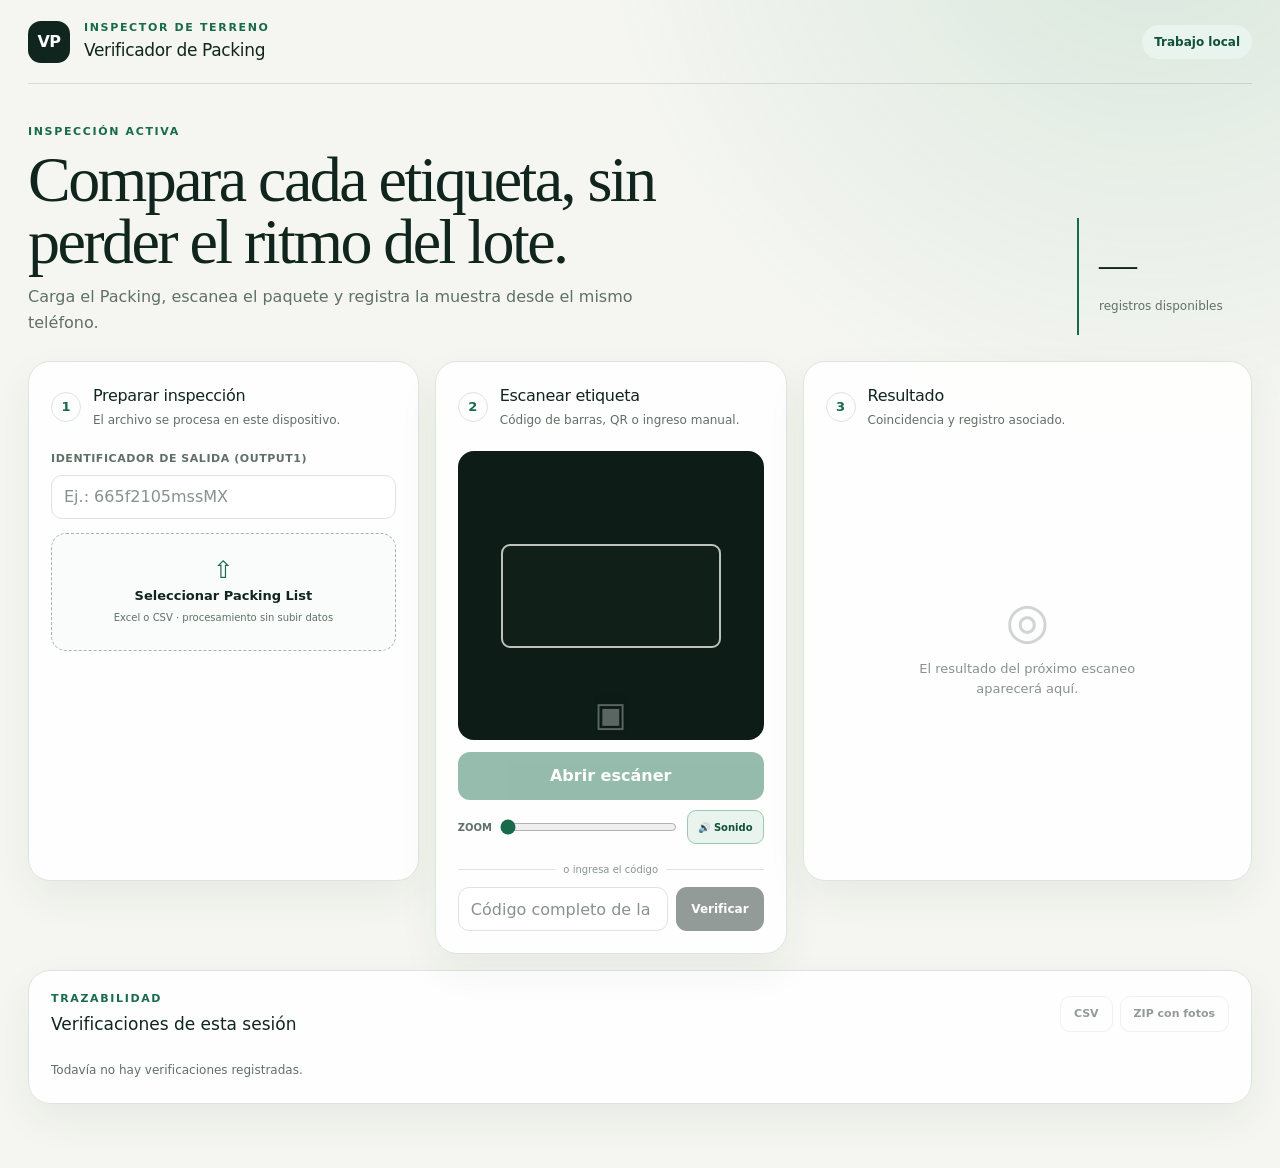
==== index.html @ 5f3ebde0 "Add files via upload Primera versión pública de Verificador de Packing v1.1" ====
<!doctype html>
<html lang="es">
  <head>
    <meta charset="UTF-8" />
    <meta name="viewport" content="width=device-width, initial-scale=1, viewport-fit=cover" />
    <meta name="theme-color" content="#176b4a" />
    <meta name="description" content="Verificación local de etiquetas contra Packing List." />
    <link rel="manifest" href="./assets/manifest-DO8d_6AQ.webmanifest" />
    <link rel="icon" href="./assets/icon-s2UxLWJE.svg" />
    <title>Verificador de Packing</title>
    <script type="module" crossorigin src="./assets/index-D28fhWWn.js"></script>
    <link rel="stylesheet" crossorigin href="./assets/index-sSk_3T-v.css">
  </head>
  <body>
    <div id="root"></div>
  </body>
</html>
---- assets/index-sSk_3T-v.css ----
/*! tailwindcss v4.2.1 | MIT License | https://tailwindcss.com */
@layer properties{@supports (((-webkit-hyphens:none)) and (not (margin-trim:inline))) or ((-moz-orient:inline) and (not (color:rgb(from red r g b)))){*,:before,:after,::backdrop{--tw-rotate-x:initial;--tw-rotate-y:initial;--tw-rotate-z:initial;--tw-skew-x:initial;--tw-skew-y:initial;--tw-border-style:solid;--tw-shadow:0 0 #0000;--tw-shadow-color:initial;--tw-shadow-alpha:100%;--tw-inset-shadow:0 0 #0000;--tw-inset-shadow-color:initial;--tw-inset-shadow-alpha:100%;--tw-ring-color:initial;--tw-ring-shadow:0 0 #0000;--tw-inset-ring-color:initial;--tw-inset-ring-shadow:0 0 #0000;--tw-ring-inset:initial;--tw-ring-offset-width:0px;--tw-ring-offset-color:#fff;--tw-ring-offset-shadow:0 0 #0000;--tw-outline-style:solid;--tw-blur:initial;--tw-brightness:initial;--tw-contrast:initial;--tw-grayscale:initial;--tw-hue-rotate:initial;--tw-invert:initial;--tw-opacity:initial;--tw-saturate:initial;--tw-sepia:initial;--tw-drop-shadow:initial;--tw-drop-shadow-color:initial;--tw-drop-shadow-alpha:100%;--tw-drop-shadow-size:initial}}}@layer theme{:root,:host{--font-sans:ui-sans-serif, system-ui, sans-serif, "Apple Color Emoji", "Segoe UI Emoji", "Segoe UI Symbol", "Noto Color Emoji";--font-mono:ui-monospace, SFMono-Regular, Menlo, Monaco, Consolas, "Liberation Mono", "Courier New", monospace;--spacing:.25rem;--default-font-family:var(--font-sans);--default-mono-font-family:var(--font-mono)}}@layer base{*,:after,:before,::backdrop{box-sizing:border-box;border:0 solid;margin:0;padding:0}::file-selector-button{box-sizing:border-box;border:0 solid;margin:0;padding:0}html,:host{-webkit-text-size-adjust:100%;tab-size:4;line-height:1.5;font-family:var(--default-font-family,ui-sans-serif, system-ui, sans-serif, "Apple Color Emoji", "Segoe UI Emoji", "Segoe UI Symbol", "Noto Color Emoji");font-feature-settings:var(--default-font-feature-settings,normal);font-variation-settings:var(--default-font-variation-settings,normal);-webkit-tap-highlight-color:transparent}hr{height:0;color:inherit;border-top-width:1px}abbr:where([title]){-webkit-text-decoration:underline dotted;text-decoration:underline dotted}h1,h2,h3,h4,h5,h6{font-size:inherit;font-weight:inherit}a{color:inherit;-webkit-text-decoration:inherit;-webkit-text-decoration:inherit;-webkit-text-decoration:inherit;-webkit-text-decoration:inherit;text-decoration:inherit}b,strong{font-weight:bolder}code,kbd,samp,pre{font-family:var(--default-mono-font-family,ui-monospace, SFMono-Regular, Menlo, Monaco, Consolas, "Liberation Mono", "Courier New", monospace);font-feature-settings:var(--default-mono-font-feature-settings,normal);font-variation-settings:var(--default-mono-font-variation-settings,normal);font-size:1em}small{font-size:80%}sub,sup{vertical-align:baseline;font-size:75%;line-height:0;position:relative}sub{bottom:-.25em}sup{top:-.5em}table{text-indent:0;border-color:inherit;border-collapse:collapse}:-moz-focusring{outline:auto}progress{vertical-align:baseline}summary{display:list-item}ol,ul,menu{list-style:none}img,svg,video,canvas,audio,iframe,embed,object{vertical-align:middle;display:block}img,video{max-width:100%;height:auto}button,input,select,optgroup,textarea{font:inherit;font-feature-settings:inherit;font-variation-settings:inherit;letter-spacing:inherit;color:inherit;opacity:1;background-color:#0000;border-radius:0}::file-selector-button{font:inherit;font-feature-settings:inherit;font-variation-settings:inherit;letter-spacing:inherit;color:inherit;opacity:1;background-color:#0000;border-radius:0}:where(select:is([multiple],[size])) optgroup{font-weight:bolder}:where(select:is([multiple],[size])) optgroup option{padding-inline-start:20px}::file-selector-button{margin-inline-end:4px}::placeholder{opacity:1}@supports (not ((-webkit-appearance:-apple-pay-button))) or (contain-intrinsic-size:1px){::placeholder{color:currentColor}@supports (color:color-mix(in lab, red, red)){::placeholder{color:color-mix(in oklab, currentcolor 50%, transparent)}}}textarea{resize:vertical}::-webkit-search-decoration{-webkit-appearance:none}::-webkit-date-and-time-value{min-height:1lh;text-align:inherit}::-webkit-datetime-edit{display:inline-flex}::-webkit-datetime-edit-fields-wrapper{padding:0}::-webkit-datetime-edit{padding-block:0}::-webkit-datetime-edit-year-field{padding-block:0}::-webkit-datetime-edit-month-field{padding-block:0}::-webkit-datetime-edit-day-field{padding-block:0}::-webkit-datetime-edit-hour-field{padding-block:0}::-webkit-datetime-edit-minute-field{padding-block:0}::-webkit-datetime-edit-second-field{padding-block:0}::-webkit-datetime-edit-millisecond-field{padding-block:0}::-webkit-datetime-edit-meridiem-field{padding-block:0}::-webkit-calendar-picker-indicator{line-height:1}:-moz-ui-invalid{box-shadow:none}button,input:where([type=button],[type=reset],[type=submit]){appearance:button}::file-selector-button{appearance:button}::-webkit-inner-spin-button{height:auto}::-webkit-outer-spin-button{height:auto}[hidden]:where(:not([hidden=until-found])){display:none!important}}@layer components;@layer utilities{.visible{visibility:visible}.fixed{position:fixed}.relative{position:relative}.start{inset-inline-start:var(--spacing)}.start\!{inset-inline-start:var(--spacing)!important}.end{inset-inline-end:var(--spacing)}.m-1{margin:calc(var(--spacing) * 1)}.block{display:block}.contents{display:contents}.flex{display:flex}.grid{display:grid}.hidden{display:none}.table{display:table}.table-cell{display:table-cell}.table-column{display:table-column}.table-column-group{display:table-column-group}.table-row{display:table-row}.table-row-group{display:table-row-group}.grow{flex-grow:1}.transform{transform:var(--tw-rotate-x,) var(--tw-rotate-y,) var(--tw-rotate-z,) var(--tw-skew-x,) var(--tw-skew-y,)}.resize{resize:both}.border{border-style:var(--tw-border-style);border-width:1px}.italic{font-style:italic}.underline{text-decoration-line:underline}.antialiased{-webkit-font-smoothing:antialiased;-moz-osx-font-smoothing:grayscale}.shadow{--tw-shadow:0 1px 3px 0 var(--tw-shadow-color,#0000001a), 0 1px 2px -1px var(--tw-shadow-color,#0000001a);box-shadow:var(--tw-inset-shadow), var(--tw-inset-ring-shadow), var(--tw-ring-offset-shadow), var(--tw-ring-shadow), var(--tw-shadow)}.\!outline{outline-style:var(--tw-outline-style)!important;outline-width:1px!important}.outline{outline-style:var(--tw-outline-style);outline-width:1px}.blur{--tw-blur:blur(8px);filter:var(--tw-blur,) var(--tw-brightness,) var(--tw-contrast,) var(--tw-grayscale,) var(--tw-hue-rotate,) var(--tw-invert,) var(--tw-saturate,) var(--tw-sepia,) var(--tw-drop-shadow,)}.invert{--tw-invert:invert(100%);filter:var(--tw-blur,) var(--tw-brightness,) var(--tw-contrast,) var(--tw-grayscale,) var(--tw-hue-rotate,) var(--tw-invert,) var(--tw-saturate,) var(--tw-sepia,) var(--tw-drop-shadow,)}.filter{filter:var(--tw-blur,) var(--tw-brightness,) var(--tw-contrast,) var(--tw-grayscale,) var(--tw-hue-rotate,) var(--tw-invert,) var(--tw-saturate,) var(--tw-sepia,) var(--tw-drop-shadow,)}}:root{--ink:#10251d;--muted:#607068;--line:#dce5df;--cream:#f5f6f1;--green:#176b4a;--green-dark:#0f5139;--mint:#e8f4ed;--amber:#c97912;--red:#b9453b}*{box-sizing:border-box}body{background:var(--cream);color:var(--ink);margin:0;font-family:Inter,ui-sans-serif,system-ui,-apple-system,BlinkMacSystemFont,Segoe UI,sans-serif}button,input,select{font:inherit}button{cursor:pointer}button:disabled{cursor:not-allowed;opacity:.45}.app-shell{background:radial-gradient(circle at 90% -10%, #23855b24, transparent 32%), var(--cream);min-height:100vh;padding:0 28px 64px}.topbar{border-bottom:1px solid #10251d1f;align-items:center;gap:14px;max-width:1320px;min-height:84px;margin:auto;display:flex}.brand-mark{background:var(--ink);color:#fff;letter-spacing:-.04em;border-radius:13px;place-items:center;width:42px;height:42px;font-weight:800;display:grid}.topbar h1{letter-spacing:-.02em;margin:1px 0 0;font-size:17px}.eyebrow{color:var(--green);letter-spacing:.15em;text-transform:uppercase;margin:0;font-size:11px;font-weight:800}.offline-pill{background:var(--mint);color:var(--green-dark);border-radius:999px;margin-left:auto;padding:8px 12px;font-size:12px;font-weight:700}.hero{justify-content:space-between;align-items:end;gap:28px;max-width:1320px;margin:40px auto 26px;display:flex}.hero h2{letter-spacing:-.04em;max-width:760px;margin:8px 0 10px;font-family:Georgia,Times New Roman,serif;font-size:clamp(36px,5vw,64px);font-weight:500;line-height:.98}.hero p:last-child{max-width:650px;color:var(--muted);margin:0;font-size:16px;line-height:1.6}.hero-count{border-left:2px solid var(--green);min-width:175px;padding:18px 20px}.hero-count strong{font-family:Georgia,serif;font-size:38px;font-weight:500;display:block}.hero-count span{color:var(--muted);font-size:12px}.workspace{grid-template-columns:1fr .9fr 1.15fr;align-items:start;gap:16px;max-width:1320px;margin:auto;display:grid}.panel{border:1px solid var(--line);background:#ffffffe6;border-radius:22px;box-shadow:0 16px 40px #152f240f}.setup-panel,.scan-panel,.result-panel{min-height:520px;padding:22px}.panel-title{align-items:center;gap:12px;margin-bottom:22px;display:flex}.panel-title>span{border:1px solid var(--line);width:30px;height:30px;color:var(--green);border-radius:50%;flex:none;place-items:center;font-size:13px;font-weight:800;display:grid}.panel-title h3{letter-spacing:-.02em;margin:0;font-size:16px}.panel-title p{color:var(--muted);margin:3px 0 0;font-size:12px}.field{gap:7px;margin-bottom:14px;display:grid}.field span{color:var(--muted);letter-spacing:.05em;text-transform:uppercase;font-size:11px;font-weight:800}.field input,.field select,.manual-search input{border:1px solid var(--line);width:100%;height:44px;color:var(--ink);background:#fff;border-radius:11px;outline:none;padding:0 12px}.field input:focus,.field select:focus,.manual-search input:focus{border-color:var(--green);box-shadow:0 0 0 3px #176b4a1a}.column-preview{color:var(--muted);text-transform:none;letter-spacing:0;margin-top:-2px;font-size:10px;line-height:1.4}.upload-card{text-align:center;cursor:pointer;background:#f9fcfa;border:1px dashed #9fb9aa;border-radius:15px;flex-direction:column;justify-content:center;align-items:center;gap:4px;min-height:118px;margin:4px 0 16px;padding:18px;display:flex}.upload-card input,.hidden-input{display:none}.upload-card strong{text-overflow:ellipsis;white-space:nowrap;max-width:100%;font-size:13px;overflow:hidden}.upload-card small{color:var(--muted);font-size:10px}.upload-icon{color:var(--green);font-size:24px;line-height:1}.config-grid{grid-template-columns:1fr 1fr;gap:0 10px;display:grid}.config-grid .full{grid-column:1/-1}.ready-note{background:var(--mint);color:var(--green-dark);border-radius:12px;align-items:center;gap:10px;padding:11px;display:flex}.ready-note>span{background:var(--green);color:#fff;border-radius:50%;place-items:center;width:24px;height:24px;display:grid}.ready-note strong,.ready-note small{font-size:11px;display:block}.ready-note small{opacity:.72;margin-top:2px}.camera-frame{color:#fff;background:#102019;border-radius:16px;place-items:center;min-height:238px;display:grid;position:relative;overflow:hidden}.camera-frame:after{content:"";border:2px solid #ffffffb8;border-radius:9px;width:72%;height:36%;position:absolute;box-shadow:0 0 0 999px #050f0a2e}.camera-frame video{object-fit:cover;width:100%;height:238px}.camera-placeholder{opacity:.4;font-size:34px}.camera-frame p{z-index:2;background:#00000080;border-radius:20px;margin:0;padding:6px 10px;font-size:10px;position:absolute;bottom:10px}.primary-button,.photo-button{background:var(--green);color:#fff;border:0;border-radius:12px;width:100%;height:48px;margin-top:12px;font-weight:800}.primary-button:hover,.photo-button:hover{background:var(--green-dark)}.scan-controls{grid-template-columns:1fr auto;align-items:center;gap:10px;margin-top:10px;display:grid}.scan-controls label{color:var(--muted);text-transform:uppercase;grid-template-columns:auto 1fr;align-items:center;gap:8px;font-size:10px;font-weight:800;display:grid}.scan-controls input{width:100%;accent-color:var(--green)}.toggle{border:1px solid var(--line);height:34px;color:var(--muted);background:#fff;border-radius:9px;padding:0 10px;font-size:10px;font-weight:800}.toggle.active{background:var(--mint);color:var(--green-dark);border-color:#9fc7b2}.separator{color:#89958f;align-items:center;gap:8px;margin:18px 0 10px;font-size:10px;display:flex}.separator:before,.separator:after{content:"";background:var(--line);flex:1;height:1px}.manual-search{grid-template-columns:1fr auto;gap:8px;display:grid}.manual-search button{background:var(--ink);color:#fff;border:0;border-radius:11px;padding:0 15px;font-size:12px;font-weight:700}.result-panel{transition:border-color .2s,background .2s}.result-panel.found{border-color:#8fc5a8}.result-panel.missing{border-color:#df9b94}.result-panel.duplicate{border-color:#e2ba76}.empty-result{color:#87938d;text-align:center;align-content:center;justify-items:center;min-height:380px;display:grid}.empty-result span{opacity:.38;font-size:50px}.empty-result p{max-width:220px;font-size:13px;line-height:1.5}.result-banner{background:var(--mint);color:var(--green-dark);border-radius:13px;align-items:center;gap:11px;padding:13px;display:flex}.missing .result-banner{color:var(--red);background:#faeae8}.duplicate .result-banner{color:#8b570c;background:#fff3dc}.result-banner>span{color:#fff;background:currentColor;border-radius:50%;place-items:center;width:32px;height:32px;font-weight:900;display:grid}.result-banner strong,.result-banner small{display:block}.result-banner strong{font-size:13px}.result-banner small{opacity:.75;margin-top:2px;font-size:10px}.output-line{border:1px solid var(--line);background:#fbfcfb;border-radius:12px;flex-wrap:wrap;gap:7px;margin:14px 0;padding:11px 12px;font:12px ui-monospace,SFMono-Regular,Menlo,monospace;display:flex}.output-line strong{color:var(--green)}.record-grid{border-top:1px solid var(--line);grid-template-columns:1fr 1fr;max-height:260px;margin:0;display:grid;overflow:auto}.record-grid div{border-bottom:1px solid var(--line);min-width:0;padding:10px 8px}.record-grid dt{color:var(--muted);letter-spacing:.05em;text-transform:uppercase;font-size:9px;font-weight:800}.record-grid dd{overflow-wrap:anywhere;margin:3px 0 0;font-size:12px;font-weight:700}.photo-button{background:var(--ink)}.photo-gallery{grid-template-columns:repeat(2,minmax(0,1fr));gap:8px;margin-top:10px;display:grid}.photo-gallery figure{border:1px solid var(--line);background:#fff;border-radius:11px;margin:0;overflow:hidden}.photo-gallery img{aspect-ratio:4/3;object-fit:cover;width:100%;display:block}.photo-gallery figcaption{gap:5px;padding:6px;display:grid}.photo-gallery figcaption span{color:var(--muted);text-overflow:ellipsis;white-space:nowrap;font-size:8px;overflow:hidden}.photo-gallery figcaption button{color:var(--red);text-align:left;background:0 0;border:0;padding:3px;font-size:9px;font-weight:800}.history-panel{max-width:1320px;margin:16px auto 0;padding:20px 22px}.history-heading{justify-content:space-between;align-items:center;gap:16px;display:flex}.history-heading h3{margin:4px 0 0;font-size:17px}.history-heading button{border:1px solid var(--line);color:var(--ink);background:#fff;border-radius:10px;padding:9px 13px;font-size:11px;font-weight:800}.history-actions{gap:7px;display:flex}.history-empty{color:var(--muted);margin:24px 0 4px;font-size:12px}.history-list{gap:6px;margin-top:14px;display:grid}.history-list button{border:0;border-bottom:1px solid var(--line);text-align:left;background:0 0;grid-template-columns:12px 1fr 2fr auto;align-items:center;gap:10px;width:100%;padding:10px 4px;display:grid}.history-list small,.history-list time{color:var(--muted);font-size:10px}.dot{background:var(--green);border-radius:50%;width:8px;height:8px}.dot.missing{background:var(--red)}.dot.duplicate{background:var(--amber)}@media (width<=980px){.workspace{grid-template-columns:1fr 1fr}.result-panel{grid-column:1/-1;min-height:auto}}@media (width<=660px){.app-shell{padding:0 14px 40px}.topbar{min-height:70px}.brand-mark{width:38px;height:38px}.offline-pill{background:var(--green);width:9px;height:9px;padding:0;font-size:0}.hero{align-items:start;margin:28px auto 18px}.hero h2{font-size:38px}.hero-count{display:none}.workspace{grid-template-columns:1fr}.setup-panel,.scan-panel,.result-panel{min-height:auto;padding:18px}.result-panel{grid-column:auto}.camera-frame,.camera-frame video{height:280px}.record-grid{grid-template-columns:1fr 1fr;max-height:none}.history-list button{grid-template-columns:12px 1fr auto}.history-list small{display:none}}@property --tw-rotate-x{syntax:"*";inherits:false}@property --tw-rotate-y{syntax:"*";inherits:false}@property --tw-rotate-z{syntax:"*";inherits:false}@property --tw-skew-x{syntax:"*";inherits:false}@property --tw-skew-y{syntax:"*";inherits:false}@property --tw-border-style{syntax:"*";inherits:false;initial-value:solid}@property --tw-shadow{syntax:"*";inherits:false;initial-value:0 0 #0000}@property --tw-shadow-color{syntax:"*";inherits:false}@property --tw-shadow-alpha{syntax:"<percentage>";inherits:false;initial-value:100%}@property --tw-inset-shadow{syntax:"*";inherits:false;initial-value:0 0 #0000}@property --tw-inset-shadow-color{syntax:"*";inherits:false}@property --tw-inset-shadow-alpha{syntax:"<percentage>";inherits:false;initial-value:100%}@property --tw-ring-color{syntax:"*";inherits:false}@property --tw-ring-shadow{syntax:"*";inherits:false;initial-value:0 0 #0000}@property --tw-inset-ring-color{syntax:"*";inherits:false}@property --tw-inset-ring-shadow{syntax:"*";inherits:false;initial-value:0 0 #0000}@property --tw-ring-inset{syntax:"*";inherits:false}@property --tw-ring-offset-width{syntax:"<length>";inherits:false;initial-value:0}@property --tw-ring-offset-color{syntax:"*";inherits:false;initial-value:#fff}@property --tw-ring-offset-shadow{syntax:"*";inherits:false;initial-value:0 0 #0000}@property --tw-outline-style{syntax:"*";inherits:false;initial-value:solid}@property --tw-blur{syntax:"*";inherits:false}@property --tw-brightness{syntax:"*";inherits:false}@property --tw-contrast{syntax:"*";inherits:false}@property --tw-grayscale{syntax:"*";inherits:false}@property --tw-hue-rotate{syntax:"*";inherits:false}@property --tw-invert{syntax:"*";inherits:false}@property --tw-opacity{syntax:"*";inherits:false}@property --tw-saturate{syntax:"*";inherits:false}@property --tw-sepia{syntax:"*";inherits:false}@property --tw-drop-shadow{syntax:"*";inherits:false}@property --tw-drop-shadow-color{syntax:"*";inherits:false}@property --tw-drop-shadow-alpha{syntax:"<percentage>";inherits:false;initial-value:100%}@property --tw-drop-shadow-size{syntax:"*";inherits:false}
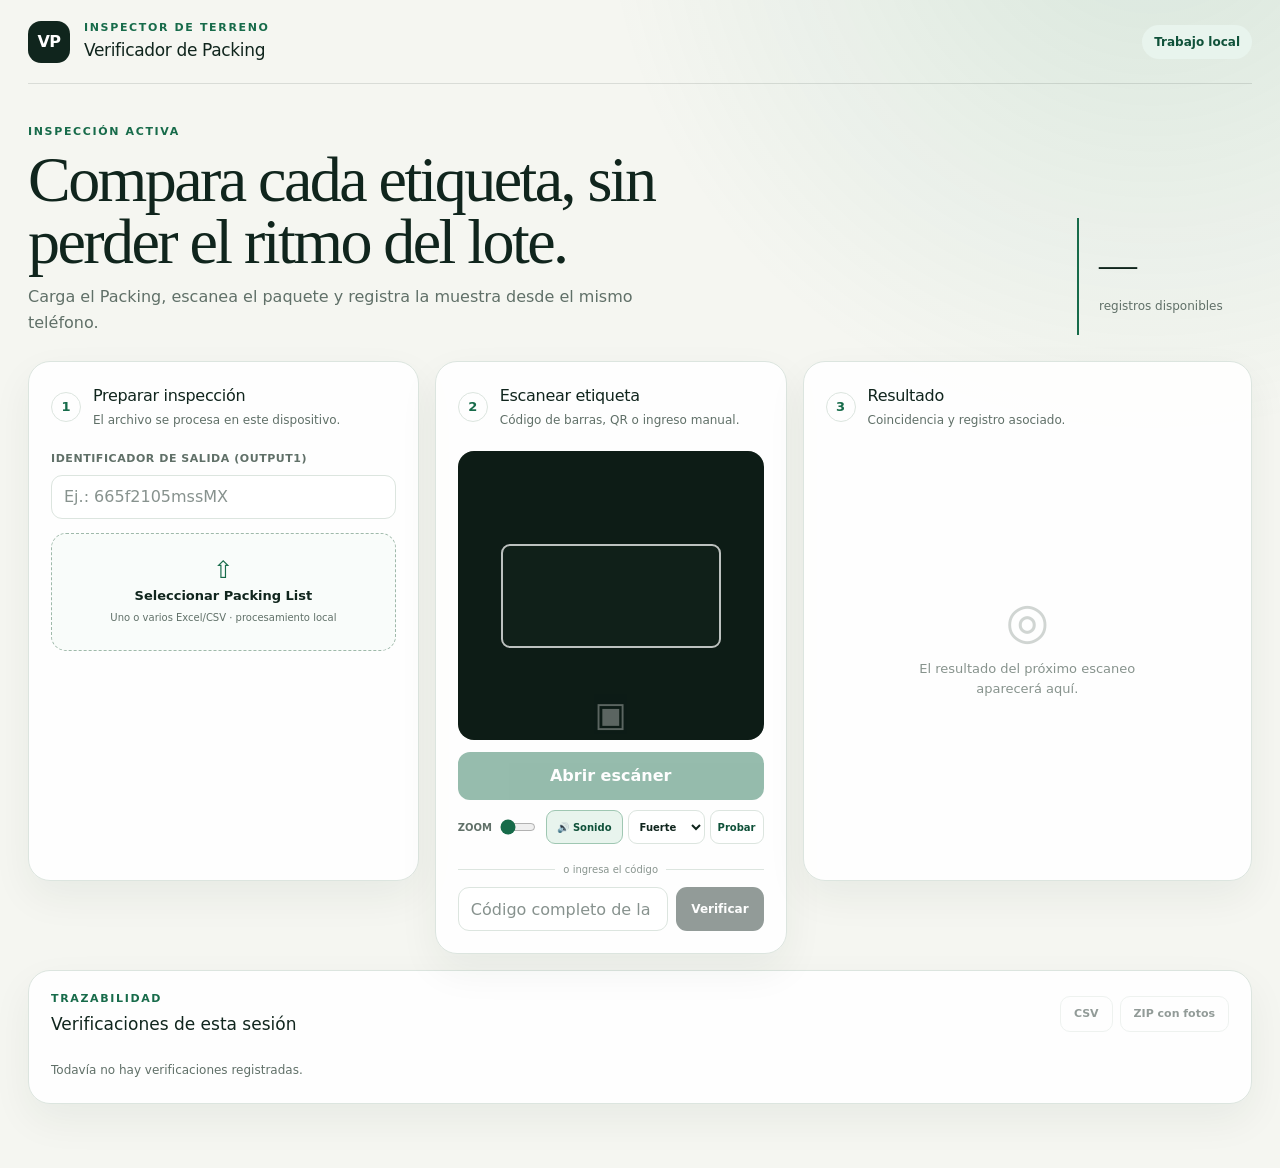
==== commit 860dd29e: "Add files via upload Actualización Verificador de Packing v1.2" ====
--- a/index.html
+++ b/index.html
@@ -8,8 +8,8 @@
     <link rel="manifest" href="./assets/manifest-DO8d_6AQ.webmanifest" />
     <link rel="icon" href="./assets/icon-s2UxLWJE.svg" />
     <title>Verificador de Packing</title>
-    <script type="module" crossorigin src="./assets/index-D28fhWWn.js"></script>
-    <link rel="stylesheet" crossorigin href="./assets/index-sSk_3T-v.css">
+    <script type="module" crossorigin src="./assets/index-BRPfYhin.js"></script>
+    <link rel="stylesheet" crossorigin href="./assets/index-DbUlJel7.css">
   </head>
   <body>
     <div id="root"></div>
--- a/assets/index-DbUlJel7.css
+++ b/assets/index-DbUlJel7.css
@@ -0,0 +1,2 @@
+/*! tailwindcss v4.2.1 | MIT License | https://tailwindcss.com */
+@layer theme{:root,:host{--font-sans:ui-sans-serif, system-ui, sans-serif, "Apple Color Emoji", "Segoe UI Emoji", "Segoe UI Symbol", "Noto Color Emoji";--font-mono:ui-monospace, SFMono-Regular, Menlo, Monaco, Consolas, "Liberation Mono", "Courier New", monospace;--default-font-family:var(--font-sans);--default-mono-font-family:var(--font-mono)}}@layer base{*,:after,:before,::backdrop{box-sizing:border-box;border:0 solid;margin:0;padding:0}::file-selector-button{box-sizing:border-box;border:0 solid;margin:0;padding:0}html,:host{-webkit-text-size-adjust:100%;tab-size:4;line-height:1.5;font-family:var(--default-font-family,ui-sans-serif, system-ui, sans-serif, "Apple Color Emoji", "Segoe UI Emoji", "Segoe UI Symbol", "Noto Color Emoji");font-feature-settings:var(--default-font-feature-settings,normal);font-variation-settings:var(--default-font-variation-settings,normal);-webkit-tap-highlight-color:transparent}hr{height:0;color:inherit;border-top-width:1px}abbr:where([title]){-webkit-text-decoration:underline dotted;text-decoration:underline dotted}h1,h2,h3,h4,h5,h6{font-size:inherit;font-weight:inherit}a{color:inherit;-webkit-text-decoration:inherit;-webkit-text-decoration:inherit;-webkit-text-decoration:inherit;-webkit-text-decoration:inherit;text-decoration:inherit}b,strong{font-weight:bolder}code,kbd,samp,pre{font-family:var(--default-mono-font-family,ui-monospace, SFMono-Regular, Menlo, Monaco, Consolas, "Liberation Mono", "Courier New", monospace);font-feature-settings:var(--default-mono-font-feature-settings,normal);font-variation-settings:var(--default-mono-font-variation-settings,normal);font-size:1em}small{font-size:80%}sub,sup{vertical-align:baseline;font-size:75%;line-height:0;position:relative}sub{bottom:-.25em}sup{top:-.5em}table{text-indent:0;border-color:inherit;border-collapse:collapse}:-moz-focusring{outline:auto}progress{vertical-align:baseline}summary{display:list-item}ol,ul,menu{list-style:none}img,svg,video,canvas,audio,iframe,embed,object{vertical-align:middle;display:block}img,video{max-width:100%;height:auto}button,input,select,optgroup,textarea{font:inherit;font-feature-settings:inherit;font-variation-settings:inherit;letter-spacing:inherit;color:inherit;opacity:1;background-color:#0000;border-radius:0}::file-selector-button{font:inherit;font-feature-settings:inherit;font-variation-settings:inherit;letter-spacing:inherit;color:inherit;opacity:1;background-color:#0000;border-radius:0}:where(select:is([multiple],[size])) optgroup{font-weight:bolder}:where(select:is([multiple],[size])) optgroup option{padding-inline-start:20px}::file-selector-button{margin-inline-end:4px}::placeholder{opacity:1}@supports (not ((-webkit-appearance:-apple-pay-button))) or (contain-intrinsic-size:1px){::placeholder{color:currentColor}@supports (color:color-mix(in lab, red, red)){::placeholder{color:color-mix(in oklab, currentcolor 50%, transparent)}}}textarea{resize:vertical}::-webkit-search-decoration{-webkit-appearance:none}::-webkit-date-and-time-value{min-height:1lh;text-align:inherit}::-webkit-datetime-edit{display:inline-flex}::-webkit-datetime-edit-fields-wrapper{padding:0}::-webkit-datetime-edit{padding-block:0}::-webkit-datetime-edit-year-field{padding-block:0}::-webkit-datetime-edit-month-field{padding-block:0}::-webkit-datetime-edit-day-field{padding-block:0}::-webkit-datetime-edit-hour-field{padding-block:0}::-webkit-datetime-edit-minute-field{padding-block:0}::-webkit-datetime-edit-second-field{padding-block:0}::-webkit-datetime-edit-millisecond-field{padding-block:0}::-webkit-datetime-edit-meridiem-field{padding-block:0}::-webkit-calendar-picker-indicator{line-height:1}:-moz-ui-invalid{box-shadow:none}button,input:where([type=button],[type=reset],[type=submit]){appearance:button}::file-selector-button{appearance:button}::-webkit-inner-spin-button{height:auto}::-webkit-outer-spin-button{height:auto}[hidden]:where(:not([hidden=until-found])){display:none!important}}@layer components,utilities;:root{--ink:#10251d;--muted:#607068;--line:#dce5df;--cream:#f5f6f1;--green:#176b4a;--green-dark:#0f5139;--mint:#e8f4ed;--amber:#c97912;--red:#b9453b}*{box-sizing:border-box}body{background:var(--cream);color:var(--ink);margin:0;font-family:Inter,ui-sans-serif,system-ui,-apple-system,BlinkMacSystemFont,Segoe UI,sans-serif}button,input,select{font:inherit}button{cursor:pointer}button:disabled{cursor:not-allowed;opacity:.45}.app-shell{background:radial-gradient(circle at 90% -10%, #23855b24, transparent 32%), var(--cream);min-height:100vh;padding:0 28px 64px}.topbar{border-bottom:1px solid #10251d1f;align-items:center;gap:14px;max-width:1320px;min-height:84px;margin:auto;display:flex}.brand-mark{background:var(--ink);color:#fff;letter-spacing:-.04em;border-radius:13px;place-items:center;width:42px;height:42px;font-weight:800;display:grid}.topbar h1{letter-spacing:-.02em;margin:1px 0 0;font-size:17px}.eyebrow{color:var(--green);letter-spacing:.15em;text-transform:uppercase;margin:0;font-size:11px;font-weight:800}.offline-pill{background:var(--mint);color:var(--green-dark);border-radius:999px;margin-left:auto;padding:8px 12px;font-size:12px;font-weight:700}.hero{justify-content:space-between;align-items:end;gap:28px;max-width:1320px;margin:40px auto 26px;display:flex}.hero h2{letter-spacing:-.04em;max-width:760px;margin:8px 0 10px;font-family:Georgia,Times New Roman,serif;font-size:clamp(36px,5vw,64px);font-weight:500;line-height:.98}.hero p:last-child{max-width:650px;color:var(--muted);margin:0;font-size:16px;line-height:1.6}.hero-count{border-left:2px solid var(--green);min-width:175px;padding:18px 20px}.hero-count strong{font-family:Georgia,serif;font-size:38px;font-weight:500;display:block}.hero-count span{color:var(--muted);font-size:12px}.workspace{grid-template-columns:1fr .9fr 1.15fr;align-items:start;gap:16px;max-width:1320px;margin:auto;display:grid}.panel{border:1px solid var(--line);background:#ffffffe6;border-radius:22px;box-shadow:0 16px 40px #152f240f}.setup-panel,.scan-panel,.result-panel{min-height:520px;padding:22px}.panel-title{align-items:center;gap:12px;margin-bottom:22px;display:flex}.panel-title>span{border:1px solid var(--line);width:30px;height:30px;color:var(--green);border-radius:50%;flex:none;place-items:center;font-size:13px;font-weight:800;display:grid}.panel-title h3{letter-spacing:-.02em;margin:0;font-size:16px}.panel-title p{color:var(--muted);margin:3px 0 0;font-size:12px}.field{gap:7px;margin-bottom:14px;display:grid}.field span{color:var(--muted);letter-spacing:.05em;text-transform:uppercase;font-size:11px;font-weight:800}.field input,.field select,.manual-search input{border:1px solid var(--line);width:100%;height:44px;color:var(--ink);background:#fff;border-radius:11px;outline:none;padding:0 12px}.field input:focus,.field select:focus,.manual-search input:focus{border-color:var(--green);box-shadow:0 0 0 3px #176b4a1a}.column-preview{color:var(--muted);text-transform:none;letter-spacing:0;margin-top:-2px;font-size:10px;line-height:1.4}.upload-card{text-align:center;cursor:pointer;background:#f9fcfa;border:1px dashed #9fb9aa;border-radius:15px;flex-direction:column;justify-content:center;align-items:center;gap:4px;min-height:118px;margin:4px 0 16px;padding:18px;display:flex}.upload-card input,.hidden-input{display:none}.upload-card strong{text-overflow:ellipsis;white-space:nowrap;max-width:100%;font-size:13px;overflow:hidden}.upload-card small{color:var(--muted);font-size:10px}.upload-icon{color:var(--green);font-size:24px;line-height:1}.config-grid{grid-template-columns:1fr 1fr;gap:0 10px;display:grid}.config-grid .full{grid-column:1/-1}.source-list{gap:10px;display:grid}.source-card{border:1px solid var(--line);background:#fbfcfb;border-radius:13px;padding:12px}.source-heading{justify-content:space-between;align-items:start;gap:10px;margin-bottom:10px;display:flex}.source-heading b,.source-heading small{overflow-wrap:anywhere;display:block}.source-heading b{font-size:11px}.source-heading small{color:var(--muted);margin-top:3px;font-size:9px}.source-heading button{color:var(--red);background:0 0;border:0;padding:3px 6px;font-size:9px;font-weight:800}.ready-note{background:var(--mint);color:var(--green-dark);border-radius:12px;align-items:center;gap:10px;padding:11px;display:flex}.ready-note>span{background:var(--green);color:#fff;border-radius:50%;place-items:center;width:24px;height:24px;display:grid}.ready-note strong,.ready-note small{font-size:11px;display:block}.ready-note small{opacity:.72;margin-top:2px}.camera-frame{color:#fff;background:#102019;border-radius:16px;place-items:center;min-height:238px;display:grid;position:relative;overflow:hidden}.camera-frame:after{content:"";border:2px solid #ffffffb8;border-radius:9px;width:72%;height:36%;position:absolute;box-shadow:0 0 0 999px #050f0a2e}.camera-frame video{object-fit:cover;width:100%;height:238px}.camera-placeholder{opacity:.4;font-size:34px}.camera-frame p{z-index:2;background:#00000080;border-radius:20px;margin:0;padding:6px 10px;font-size:10px;position:absolute;bottom:10px}.primary-button,.photo-button{background:var(--green);color:#fff;border:0;border-radius:12px;width:100%;height:48px;margin-top:12px;font-weight:800}.primary-button:hover,.photo-button:hover{background:var(--green-dark)}.scan-controls{grid-template-columns:1fr auto;align-items:center;gap:10px;margin-top:10px;display:grid}.scan-controls label{color:var(--muted);text-transform:uppercase;grid-template-columns:auto 1fr;align-items:center;gap:8px;font-size:10px;font-weight:800;display:grid}.scan-controls input{width:100%;accent-color:var(--green)}.toggle{border:1px solid var(--line);height:34px;color:var(--muted);background:#fff;border-radius:9px;padding:0 10px;font-size:10px;font-weight:800}.toggle.active{background:var(--mint);color:var(--green-dark);border-color:#9fc7b2}.sound-tools{flex-wrap:wrap;justify-content:end;gap:5px;display:flex}.sound-tools select,.test-sound{border:1px solid var(--line);height:34px;color:var(--ink);background:#fff;border-radius:9px;padding:0 7px;font-size:10px;font-weight:700}.test-sound{color:var(--green-dark)}.separator{color:#89958f;align-items:center;gap:8px;margin:18px 0 10px;font-size:10px;display:flex}.separator:before,.separator:after{content:"";background:var(--line);flex:1;height:1px}.manual-search{grid-template-columns:1fr auto;gap:8px;display:grid}.manual-search button{background:var(--ink);color:#fff;border:0;border-radius:11px;padding:0 15px;font-size:12px;font-weight:700}.result-panel{transition:border-color .2s,background .2s}.result-panel.found{border-color:#8fc5a8}.result-panel.missing{border-color:#df9b94}.result-panel.duplicate{border-color:#e2ba76}.empty-result{color:#87938d;text-align:center;align-content:center;justify-items:center;min-height:380px;display:grid}.empty-result span{opacity:.38;font-size:50px}.empty-result p{max-width:220px;font-size:13px;line-height:1.5}.result-banner{background:var(--mint);color:var(--green-dark);border-radius:13px;align-items:center;gap:11px;padding:13px;display:flex}.missing .result-banner{color:var(--red);background:#faeae8}.duplicate .result-banner{color:#8b570c;background:#fff3dc}.result-banner>span{color:#fff;background:currentColor;border-radius:50%;place-items:center;width:32px;height:32px;font-weight:900;display:grid}.result-banner strong,.result-banner small{display:block}.result-banner strong{font-size:13px}.result-banner small{opacity:.75;margin-top:2px;font-size:10px}.output-line{border:1px solid var(--line);background:#fbfcfb;border-radius:12px;flex-wrap:wrap;gap:7px;margin:14px 0;padding:11px 12px;font:12px ui-monospace,SFMono-Regular,Menlo,monospace;display:flex}.output-line strong{color:var(--green)}.source-result,.duplicate-list{color:var(--muted);background:#eef5f1;border-radius:10px;gap:3px;margin:-5px 0 12px;padding:10px 12px;font-size:10px;display:grid}.source-result b,.duplicate-list b{color:var(--ink);font-size:11px}.duplicate-list{background:#fff7e8}.record-grid{border-top:1px solid var(--line);grid-template-columns:1fr 1fr;max-height:260px;margin:0;display:grid;overflow:auto}.record-grid div{border-bottom:1px solid var(--line);min-width:0;padding:10px 8px}.record-grid dt{color:var(--muted);letter-spacing:.05em;text-transform:uppercase;font-size:9px;font-weight:800}.record-grid dd{overflow-wrap:anywhere;margin:3px 0 0;font-size:12px;font-weight:700}.photo-button{background:var(--ink)}.photo-gallery{grid-template-columns:repeat(2,minmax(0,1fr));gap:8px;margin-top:10px;display:grid}.photo-gallery figure{border:1px solid var(--line);background:#fff;border-radius:11px;margin:0;overflow:hidden}.photo-gallery img{aspect-ratio:4/3;object-fit:cover;width:100%;display:block}.photo-gallery figcaption{gap:5px;padding:6px;display:grid}.photo-gallery figcaption span{color:var(--muted);text-overflow:ellipsis;white-space:nowrap;font-size:8px;overflow:hidden}.photo-gallery figcaption button{color:var(--red);text-align:left;background:0 0;border:0;padding:3px;font-size:9px;font-weight:800}.history-panel{max-width:1320px;margin:16px auto 0;padding:20px 22px}.history-heading{justify-content:space-between;align-items:center;gap:16px;display:flex}.history-heading h3{margin:4px 0 0;font-size:17px}.history-heading button{border:1px solid var(--line);color:var(--ink);background:#fff;border-radius:10px;padding:9px 13px;font-size:11px;font-weight:800}.history-actions{gap:7px;display:flex}.history-empty{color:var(--muted);margin:24px 0 4px;font-size:12px}.history-list{gap:6px;margin-top:14px;display:grid}.history-list button{border:0;border-bottom:1px solid var(--line);text-align:left;background:0 0;grid-template-columns:12px 1fr 2fr auto;align-items:center;gap:10px;width:100%;padding:10px 4px;display:grid}.history-list small,.history-list time{color:var(--muted);font-size:10px}.dot{background:var(--green);border-radius:50%;width:8px;height:8px}.dot.missing{background:var(--red)}.dot.duplicate{background:var(--amber)}@media (width<=980px){.workspace{grid-template-columns:1fr 1fr}.result-panel{grid-column:1/-1;min-height:auto}}@media (width<=660px){.app-shell{padding:0 14px 40px}.topbar{min-height:70px}.brand-mark{width:38px;height:38px}.offline-pill{background:var(--green);width:9px;height:9px;padding:0;font-size:0}.hero{align-items:start;margin:28px auto 18px}.hero h2{font-size:38px}.hero-count{display:none}.workspace{grid-template-columns:1fr}.setup-panel,.scan-panel,.result-panel{min-height:auto;padding:18px}.result-panel{grid-column:auto}.camera-frame,.camera-frame video{height:280px}.record-grid{grid-template-columns:1fr 1fr;max-height:none}.history-list button{grid-template-columns:12px 1fr auto}.history-list small{display:none}}
